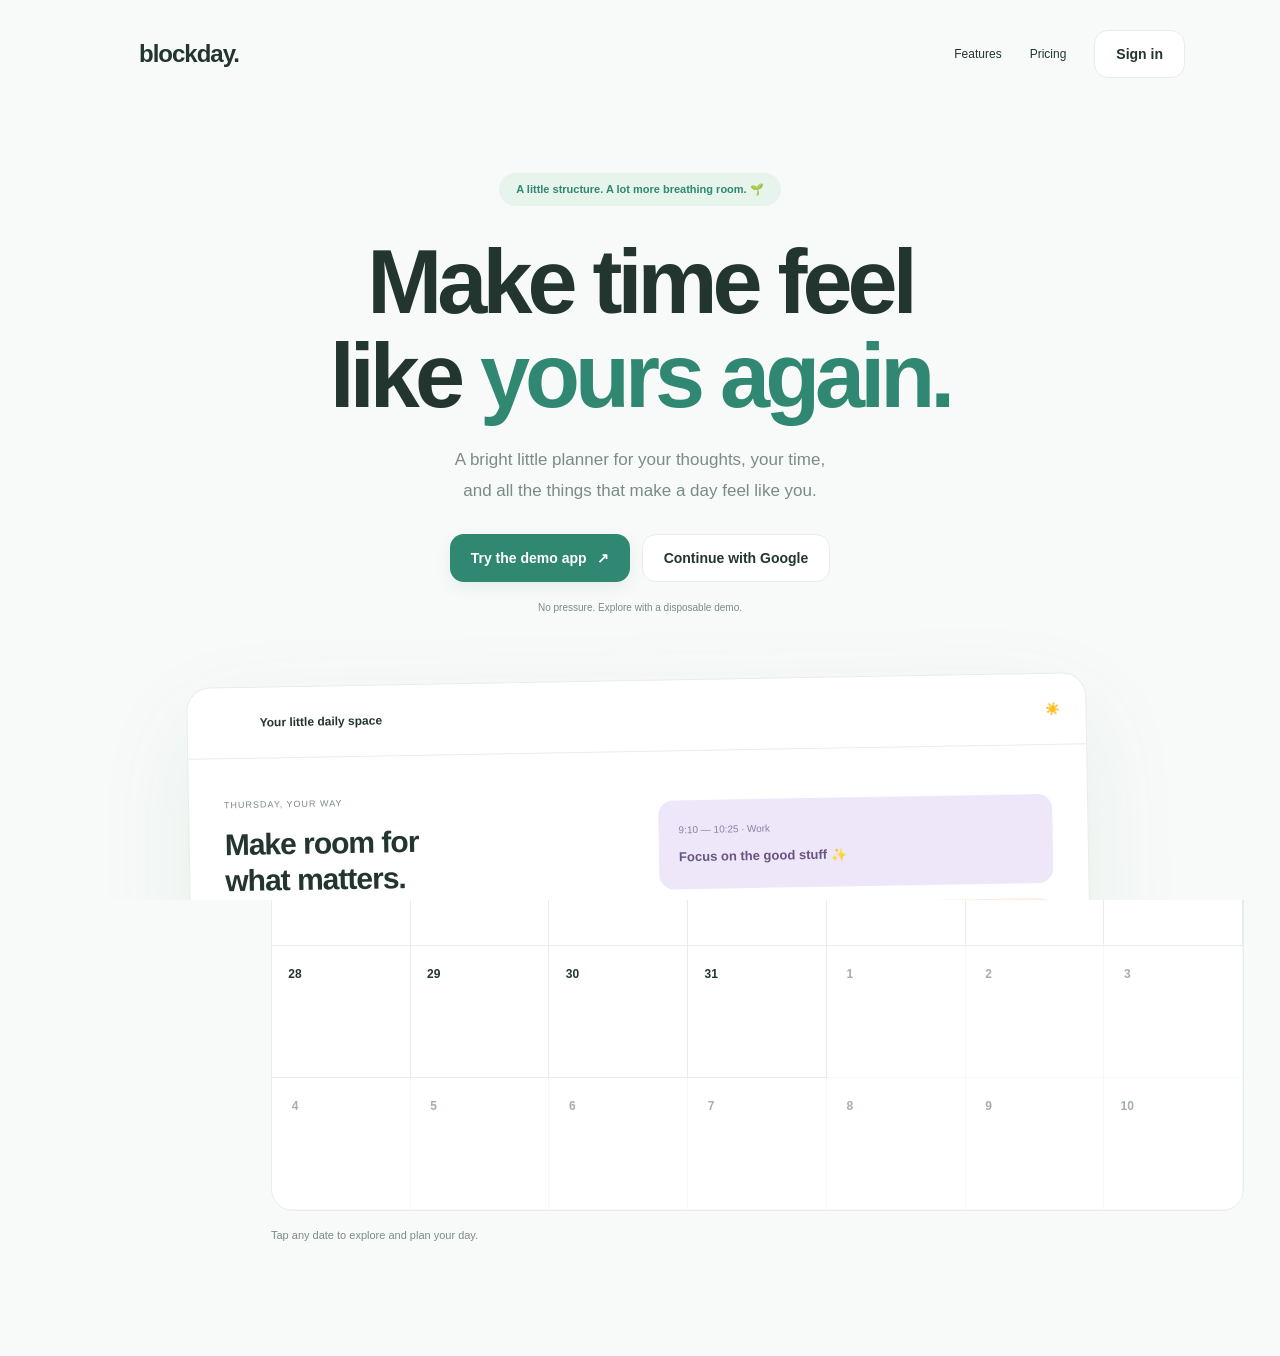
==== Blockday-site/index.html @ d6c34463 "Redesign Blockday with mobile-first calendar planning" ====
<!DOCTYPE html>
<html lang="en">
  <head>
    <meta charset="UTF-8" />
    <meta name="viewport" content="width=device-width, initial-scale=1.0, viewport-fit=cover" />
    <title>Blockday</title>
    <meta name="theme-color" content="#2c8170" />
    <meta name="description" content="Blockday is a private, personal time-blocking planner with flexible themes and shareable schedules." />
    <meta name="robots" content="index, follow" />
    <meta property="og:title" content="Blockday" />
    <meta property="og:description" content="Plan in minutes, make it yours, and share only what you choose." />
    <meta property="og:type" content="website" />
    <meta name="twitter:card" content="summary_large_image" />
    <meta name="twitter:title" content="Blockday" />
    <meta name="twitter:description" content="Plan in minutes, make it yours, and share only what you choose." />
    <link rel="icon" type="image/svg+xml" href="favicon.svg" />
    <link rel="manifest" href="manifest.webmanifest" />
    <script>
      if ("serviceWorker" in navigator) navigator.serviceWorker.getRegistrations().then(registrations => registrations.forEach(registration => registration.unregister()));
      if ("caches" in window) caches.keys().then(keys => Promise.all(keys.filter(key => key.startsWith("blockday-")).map(key => caches.delete(key))));
    </script>
    <script src="https://accounts.google.com/gsi/client" async></script>
    <script defer src="auth-config.js"></script>
    <script defer src="blockday-auth.js"></script>
    <script defer src="blockday-sync.js"></script>
    <script defer src="blockday-app.js"></script>
    <link rel="stylesheet" href="blockday-app.css">
  </head>
  <body>
    <div id="root"></div>
  </body>
</html>
---- Blockday-site/blockday-app.css ----
/* System fonts deliberately use Apple's native stack where available. */
:root{--bg:#f8faf9;--card:#fff;--text:#23352f;--muted:#7b8b84;--line:#e7eee9;--primary:#308772;--soft:#e6f4ec;--shadow:0 16px 50px #264a3510;color-scheme:light;font-family:-apple-system,BlinkMacSystemFont,'Segoe UI',sans-serif}
:root[data-mode=dark]{--bg:#14251f;--card:#1d3028;--text:#f0f6f1;--muted:#a4b7ac;--line:#344a3e;--soft:#2a4438;--shadow:0 16px 50px #0003;color-scheme:dark}
:root[data-palette=ocean]{--primary:#447db5}:root[data-palette=berry]{--primary:#b45b85}:root[data-palette=sand]{--primary:#a57442}
*{box-sizing:border-box}body{margin:0;background:var(--bg);color:var(--text);font-family:inherit;-webkit-font-smoothing:antialiased}button,input,select,textarea{font:inherit;color:inherit}button,a{-webkit-tap-highlight-color:transparent}button{cursor:pointer}a{color:inherit;text-decoration:none}button:focus-visible,a:focus-visible{outline:3px solid #8ac7b9;outline-offset:3px}button{border:0;background:none}h1,h2,h3,p{margin-top:0}button,input,select{min-height:44px}input,select,textarea{width:100%;border:1px solid var(--line);border-radius:13px;background:var(--bg);padding:12px;outline-color:var(--primary)}label{display:grid;gap:8px;font-size:13px;font-weight:600;margin:18px 0}label small{font-weight:400;color:var(--muted)}.bd-primary,.bd-secondary{display:inline-flex;align-items:center;justify-content:center;gap:10px;min-height:48px;padding:12px 21px;border-radius:14px;font-size:14px;font-weight:650}.bd-primary{background:var(--primary);color:white;box-shadow:0 6px 16px #30877219}.bd-secondary{background:var(--card);border:1px solid var(--line)}.bd-logo{display:inline-block;flex:none;width:34px;height:34px;background:var(--primary);mask:url('/logo-mask.svg') center/contain no-repeat;-webkit-mask:url('/logo-mask.svg') center/contain no-repeat}.bd-brand{display:flex;align-items:center;gap:10px;font-size:24px;font-weight:750;letter-spacing:-1px}.bd-brand-dot{color:var(--primary);margin-left:-10px}.bd-kicker{display:block;color:var(--muted);font-size:10px;font-weight:700;letter-spacing:1.6px;margin-bottom:15px}.mint{background:#e1f3e8;color:#315e46}.lavender{background:#eee7fa;color:#675480}.peach{background:#ffeddf;color:#875d3b}.blue{background:#e2effc;color:#436588}
.bd-shell{display:flex;min-height:100vh}.bd-sidebar{position:sticky;top:0;height:100vh;width:235px;flex:none;padding:32px 24px;background:var(--card);border-right:1px solid var(--line)}.bd-sidebar>p{font-size:11px;color:var(--muted);margin:12px 0 45px}.bd-sidebar nav{display:grid;gap:8px}.bd-sidebar nav button{display:flex;align-items:center;gap:13px;padding:13px 16px;text-align:left;border-radius:14px;font-size:13px;font-weight:600;color:var(--muted)}.bd-sidebar nav button span{font-size:21px}.bd-sidebar nav button.active{background:var(--soft);color:var(--primary)}.bd-sidebar-note{position:absolute;bottom:35px;color:var(--muted);font-size:12px;line-height:1.8}.bd-main{flex:1;min-width:0}.bd-top{position:sticky;top:0;z-index:30;height:72px;display:flex;align-items:center;padding:0 36px;background:var(--bg);border-bottom:1px solid var(--line)}.bd-top>.bd-logo{display:none}.bd-top-actions{display:flex;align-items:center;gap:15px;margin-left:auto}.bd-top time{font-size:12px;font-variant-numeric:tabular-nums;color:var(--muted)}.bd-icon{font-size:24px;width:44px;border-radius:12px;background:var(--card)}.bd-exit{font-size:12px;color:var(--primary);font-weight:650}.bd-content{max-width:1250px;margin:auto;padding:42px 36px 100px}.bd-heading{display:flex;justify-content:space-between;align-items:center;gap:20px;margin-bottom:32px}.bd-heading h1{font-size:clamp(28px,3vw,40px);font-weight:700;letter-spacing:-1.5px;line-height:1.15;margin-bottom:12px}.bd-heading p{font-size:13px;color:var(--muted);line-height:1.6;margin-bottom:0}.bd-toolbar{display:flex;justify-content:space-between;align-items:center;gap:20px;margin-bottom:20px}.bd-segments{display:flex;gap:4px;padding:4px;border-radius:14px;background:var(--line)}.bd-segments button{padding:8px 22px;min-height:36px;font-size:12px;font-weight:650;color:var(--muted);border-radius:10px}.bd-segments button.active{background:var(--card);color:var(--text);box-shadow:0 2px 5px #00000008}.bd-date-nav{display:flex;align-items:center;gap:14px}.bd-date-nav strong{font-size:13px}.bd-date-nav button{color:var(--muted);font-size:13px;padding:0 7px}.bd-date-nav button:first-child,.bd-date-nav button:nth-child(3){font-size:24px}.bd-filters{display:flex;gap:7px;overflow:auto;padding:2px 0 20px}.bd-filters button{display:flex;align-items:center;gap:7px;border:1px solid var(--line);border-radius:20px;background:var(--card);padding:7px 13px;min-height:32px;font-size:11px;white-space:nowrap}.bd-filters button.active{border-color:var(--primary);color:var(--primary);background:var(--soft)}.bd-filters i,.bd-category-stat i{display:inline-block;width:8px;height:8px;border-radius:50%;border:1px solid #0001}.bd-month{display:grid;grid-template-columns:repeat(7,minmax(0,1fr));background:var(--card);border:1px solid var(--line);border-radius:22px;overflow:hidden}.bd-month-head{font-size:10px;color:var(--muted);text-align:center;padding:19px 0;border-bottom:1px solid var(--line)}.bd-month-day{min-height:132px;display:flex;flex-direction:column;align-items:flex-start;text-align:left;padding:15px 10px;border-bottom:1px solid var(--line);border-right:1px solid var(--line);overflow:hidden}.bd-month-day:hover{background:var(--bg)}.bd-month-day>span{display:grid;place-items:center;width:26px;height:26px;font-size:12px;font-weight:600;margin-bottom:7px}.bd-month-day.today>span{background:var(--primary);border-radius:50%;color:white}.bd-month-day.muted{opacity:.4}.bd-day-dots{display:none}.bd-month-events{display:grid;gap:5px;width:100%;min-width:0}.bd-month-events small{overflow:hidden;text-overflow:ellipsis;white-space:nowrap;border-radius:6px;padding:5px;font-size:9px}.bd-month-events em{font-size:9px;color:var(--muted);font-style:normal}.bd-help{font-size:11px;color:var(--muted);margin-top:15px;line-height:1.7}.bd-timeline{display:grid;grid-template-columns:72px minmax(0,1fr);border:1px solid var(--line);border-radius:20px;background:var(--card);overflow:hidden;height:560px;overflow-y:auto}.bd-time-axis{padding-top:0}.bd-time-axis span{display:block;height:var(--hour);padding:10px 8px;text-align:right;color:var(--muted);font-size:10px;white-space:nowrap}.bd-day-track{position:relative;height:calc(24 * var(--hour));background:repeating-linear-gradient(to bottom,transparent 0,transparent calc(var(--hour) - 1px),var(--line) calc(var(--hour) - 1px),var(--line) var(--hour))}.bd-block{position:absolute;left:8px;right:10px;display:flex;align-items:flex-start;border-radius:12px;border:1px solid #00000005;min-height:42px;overflow:hidden;box-shadow:0 3px 8px #00000004}.bd-block.dragging{z-index:10;box-shadow:0 12px 30px #0002;outline:2px solid var(--primary)}.bd-drag{touch-action:none;cursor:grab;font-size:17px;min-width:28px;padding:9px 2px;align-self:stretch}.bd-block-body{text-align:left;min-height:0;padding:10px 2px;flex:1;min-width:0;overflow:hidden}.bd-block-body strong{display:block;font-size:12px;line-height:1.3;white-space:nowrap;overflow:hidden;text-overflow:ellipsis}.bd-block-body small{display:block;font-size:9px;margin-top:4px;opacity:.75}.bd-block-body em{font-size:8px;font-style:normal;display:block;margin-top:5px;opacity:.65}.bd-check{min-width:32px;min-height:36px;font-size:18px}.bd-block.done{opacity:.6}.bd-block.done strong{text-decoration:line-through}.bd-now{position:absolute;left:0;right:0;height:2px;background:#e7a571;pointer-events:none}.bd-now:before{content:'';position:absolute;left:-4px;top:-3px;width:8px;height:8px;background:#e7a571;border-radius:50%}.bd-empty{padding:40px 20px;text-align:center;font-size:16px;color:var(--muted)}.bd-empty p{font-size:12px;margin-top:10px}.bd-week-strip{display:flex;gap:5px;padding:0 0 18px}.bd-week-strip button{display:grid;flex:1;gap:8px;padding:12px 4px;border-radius:14px;background:var(--card);border:1px solid var(--line)}.bd-week-strip button.active{background:var(--soft);border-color:var(--primary)}.bd-week-strip span,.bd-week-strip small{font-size:9px;color:var(--muted)}.bd-week-strip b{font-size:17px}.bd-week-grid{display:grid;grid-template-columns:repeat(7,minmax(0,1fr));gap:5px}.bd-week-grid h3{text-align:center;font-size:11px}.bd-week-grid .bd-timeline{grid-template-columns:25px 1fr;border-radius:10px;height:520px}.compact .bd-time-axis span{font-size:8px;padding:8px 3px}.compact .bd-block{left:2px;right:2px;display:block}.compact .bd-drag{min-width:24px;min-height:22px;padding:0;font-size:12px}.compact .bd-block-body{padding:2px 5px;width:100%}.compact .bd-block-body strong{font-size:9px}.compact .bd-block-body small,.compact .bd-block-body em,.compact .bd-check{display:none}.bd-week-mobile{display:none}.bd-note-grid{display:grid;grid-template-columns:repeat(3,1fr);gap:18px}.bd-note{background:var(--card);padding:24px;border:1px solid var(--line);border-radius:20px;box-shadow:var(--shadow)}.bd-note-label{font-size:9px;letter-spacing:1px;color:var(--muted)}.bd-note>p{white-space:pre-wrap;font-size:14px;line-height:1.8;margin:22px 0;overflow-wrap:anywhere}.bd-note>div{display:flex;align-items:center;gap:8px}.bd-note button{color:var(--primary);font-size:10px;min-height:32px}.bd-note button:first-child{margin-right:auto}.bd-stats{display:grid;grid-template-columns:repeat(3,1fr);gap:14px;margin-bottom:24px}.bd-stats article,.bd-card{background:var(--card);border:1px solid var(--line);border-radius:22px;padding:26px;box-shadow:var(--shadow);margin-bottom:20px}.bd-stats article{margin-bottom:0}.bd-stats span{display:block;color:var(--muted);font-size:12px}.bd-stats strong{display:block;font-size:36px;letter-spacing:-1px;margin-top:20px}.bd-stats small{font-size:14px;color:var(--muted)}.bd-card h2{font-size:18px;letter-spacing:-.5px;margin-bottom:10px}.bd-card p{font-size:12px;color:var(--muted);line-height:1.7}.bd-bars{display:flex;align-items:flex-end;justify-content:space-around;height:210px;padding-top:25px}.bd-bars>div{display:flex;flex-direction:column;align-items:center;gap:10px;width:12%}.bd-bars small,.bd-bars span{font-size:10px;color:var(--muted)}.bd-bar{width:70%;max-width:40px;min-height:5px;border-radius:8px 8px 3px 3px;background:var(--primary)}.bd-category-stat{display:flex;justify-content:space-between;border-bottom:1px solid var(--line);padding:15px 0;font-size:12px}.bd-category-stat span{display:flex;align-items:center;gap:9px}.bd-category-stat strong{font-size:11px;color:var(--muted)}.bd-palettes{display:flex;gap:15px;margin:24px 0 30px}.bd-palettes button{width:36px;min-height:36px;border-radius:50%;border:4px solid var(--card)}.bd-palettes button.active{outline:2px solid var(--primary)}.sage{background:#308772}.ocean{background:#447db5}.berry{background:#b45b85}.sand{background:#a57442}.bd-mobile-nav{display:none}.bd-fab{position:fixed;bottom:28px;right:25px;width:55px;height:55px;border-radius:18px;background:var(--primary);color:white;z-index:45;font-size:25px;box-shadow:0 10px 26px #244c3530}.bd-dialog-layer{position:fixed;inset:0;z-index:1500;background:#14251f66;display:grid;place-items:center;padding:20px;backdrop-filter:blur(4px)}.bd-dialog{position:relative;width:min(100%,460px);max-height:90dvh;overflow:auto;padding:30px;background:var(--card);border-radius:25px;box-shadow:0 20px 80px #0002}.bd-dialog h2{font-size:25px;letter-spacing:-1px;padding-right:25px}.bd-dialog>p{font-size:12px;color:var(--muted);line-height:1.6}.bd-dialog-close{position:absolute;right:14px;top:10px;font-size:26px;color:var(--muted)}.bd-form-row{display:grid;grid-template-columns:1fr 1fr;gap:14px}.bd-form-actions{display:flex;justify-content:space-between;align-items:center;margin-top:24px}.bd-danger,.bd-form-error{color:#be5d60;font-size:12px}.bd-dialog form>.bd-primary{width:100%}.bd-shared{max-width:700px;margin:60px auto;padding:20px}
.bd-landing{position:fixed;inset:0;z-index:1000;overflow:auto;background:var(--bg)}.bd-landing-nav{max-width:1140px;padding:30px 25px;margin:auto;display:flex;justify-content:space-between;align-items:center}.bd-landing-nav>div{display:flex;gap:28px;align-items:center;font-size:12px}.bd-hero{text-align:center;max-width:1100px;margin:auto;padding:65px 24px 70px}.bd-pill{display:inline-block;font-size:11px;font-weight:550;background:var(--soft);color:var(--primary);padding:10px 17px;border-radius:30px}.bd-hero h1{font-size:clamp(48px,7.5vw,90px);font-weight:720;letter-spacing:-5px;line-height:1.04;margin:30px 0 22px}.bd-hero h1>span{color:var(--primary)}.bd-hero>p{font-size:17px;line-height:1.8;color:var(--muted)}.bd-hero-actions{display:flex;justify-content:center;gap:12px;margin:28px 0 15px}.bd-hero>small,.bd-landing-price>small{font-size:10px;color:var(--muted)}.bd-preview{max-width:900px;margin:65px auto 0;background:var(--card);border:1px solid var(--line);border-radius:24px;box-shadow:0 35px 100px #28734e15;text-align:left;overflow:hidden;transform:rotate(-1deg)}.bd-preview-nav{padding:18px 26px;display:flex;gap:12px;align-items:center;border-bottom:1px solid var(--line);font-size:12px}.bd-preview-nav>span:last-child{margin-left:auto}.bd-preview-content{display:grid;grid-template-columns:1fr 1fr;gap:40px;padding:35px}.bd-preview-left>span{font-size:9px;letter-spacing:1px;color:var(--muted)}.bd-preview-left h2{font-size:30px;line-height:1.2;letter-spacing:-1px;margin:15px 0 24px}.bd-mini-days{display:flex;gap:7px}.bd-mini-days>span{display:grid;gap:9px;padding:12px 10px;border-radius:12px;font-size:9px;text-align:center;flex:1;background:var(--bg)}.bd-mini-days b{font-size:13px}.bd-mini-days .active{background:var(--primary);color:white}.bd-preview-thought{margin-top:25px;padding:19px;border:1px dashed var(--line);border-radius:14px}.bd-preview-thought>span{font-size:11px;font-weight:600}.bd-preview-thought p{font-size:12px;color:var(--muted);line-height:1.8;margin:12px 0 0}.bd-preview-plan{display:grid;gap:15px;align-content:center}.bd-preview-plan article{padding:24px 20px;border-radius:15px}.bd-preview-plan small{display:block;font-size:10px;opacity:.7;margin-bottom:12px}.bd-preview-plan b{font-size:13px}.bd-landing-features{max-width:1050px;padding:65px 24px 100px;margin:auto;text-align:center}.bd-landing-features>h2,.bd-landing-price h2{font-size:clamp(32px,4vw,48px);letter-spacing:-2px;line-height:1.15;margin:20px 0 45px}.bd-landing-features>div{display:grid;grid-template-columns:repeat(3,1fr);gap:45px 35px;text-align:left}.bd-landing-features article>span{font-size:28px}.bd-landing-features h3{font-size:16px;margin:18px 0 12px;letter-spacing:-.4px}.bd-landing-features p{font-size:13px;line-height:1.8;color:var(--muted)}.bd-landing-price{margin:0 auto;max-width:1000px;background:var(--soft);border-radius:35px;text-align:center;padding:70px 24px}.bd-landing-price h2{margin-bottom:22px}.bd-landing-price p{font-size:13px;color:var(--muted);line-height:1.8}.bd-landing-price .bd-primary{margin:15px 0 20px}.bd-landing-price>small{display:block}.bd-google-entry{text-align:center;padding:80px 20px}.bd-google-entry h2{font-size:25px;letter-spacing:-1px}.bd-google-entry p{font-size:12px;color:var(--muted)}#bd-google-slot{display:grid;justify-items:center;gap:10px}.login-note{font-size:11px;color:var(--muted);max-width:400px;line-height:1.6}.button{display:inline-flex;padding:12px 20px;background:var(--primary);color:white;border-radius:13px;font-size:13px;align-items:center;justify-content:center}.bd-landing-footer{max-width:1100px;margin:auto;padding:35px 25px;border-top:1px solid var(--line);font-size:15px;font-weight:700;display:flex;justify-content:space-between}.bd-landing-footer span{font-size:11px;color:var(--muted);font-weight:400}
@media(max-width:1100px){.bd-sidebar{width:200px;padding:30px 18px}.bd-week-grid{display:none}.bd-week-mobile{display:block}.bd-note-grid{grid-template-columns:repeat(2,1fr)}}
@media(max-width:760px){.bd-sidebar{display:none}.bd-top{padding:0 20px;height:64px}.bd-top>.bd-logo{display:block;width:30px;height:30px}.bd-content{padding:30px 20px 110px}.bd-heading{align-items:flex-start;gap:12px}.bd-heading h1{font-size:29px;letter-spacing:-1px}.bd-heading .bd-primary{white-space:nowrap;min-height:42px;padding:10px 12px;font-size:11px;margin-top:30px}.bd-toolbar{align-items:stretch;flex-direction:column;gap:10px}.bd-segments button{flex:1}.bd-date-nav{justify-content:center}.bd-filters{padding-bottom:15px}.bd-month-day{min-height:82px;padding:10px 5px}.bd-month-head{font-size:9px;padding:15px 0}.bd-month-events{display:none}.bd-day-dots{display:flex;gap:3px;align-self:center}.bd-day-dots i{width:5px;height:5px;border-radius:50%;border:1px solid #0001}.bd-month-day>span{align-self:center;width:24px;height:24px;font-size:11px}.bd-mobile-nav{position:fixed;bottom:0;left:0;right:0;z-index:40;background:var(--card);border-top:1px solid var(--line);padding:7px 10px calc(7px + env(safe-area-inset-bottom));display:flex;height:calc(70px + env(safe-area-inset-bottom))}.bd-mobile-nav button{display:flex;flex:1;flex-direction:column;align-items:center;justify-content:center;gap:4px;font-size:9px;color:var(--muted)}.bd-mobile-nav button span{font-size:21px;line-height:1.1}.bd-mobile-nav button.active{color:var(--primary)}.bd-fab{bottom:calc(90px + env(safe-area-inset-bottom));right:18px}.bd-timeline{height:570px;grid-template-columns:55px 1fr;border-radius:17px}.bd-time-axis span{font-size:9px;padding:11px 6px}.bd-note-grid{grid-template-columns:1fr}.bd-note{padding:24px}.bd-stats{gap:8px}.bd-stats article{padding:18px 12px}.bd-stats span{font-size:10px;min-height:25px}.bd-stats strong{font-size:27px}.bd-stats small{font-size:10px}.bd-card{padding:23px}.bd-dialog-layer{padding:15px}.bd-dialog{padding:25px;border-radius:22px}.bd-landing-nav{padding:22px 20px}.bd-landing-nav>div>a:not(.bd-secondary){display:none}.bd-landing-nav .bd-secondary{min-height:40px;font-size:12px;padding:10px 14px}.bd-hero{padding:40px 20px 45px}.bd-hero h1{font-size:54px;letter-spacing:-3px;margin-top:26px}.bd-hero>p{font-size:14px;line-height:1.8}.bd-desktop-break{display:none}.bd-hero-actions{flex-wrap:wrap}.bd-hero-actions a,.bd-hero-actions button{font-size:12px;min-height:46px;padding:12px 16px}.bd-preview{margin-top:40px;border-radius:19px;transform:none}.bd-preview-content{padding:22px 18px;gap:20px;grid-template-columns:1fr}.bd-preview-nav{padding:14px 18px}.bd-preview-left h2{font-size:27px}.bd-preview-thought{display:none}.bd-preview-plan{gap:10px}.bd-preview-plan article{padding:18px}.bd-landing-features{padding:45px 25px 65px}.bd-landing-features>div{grid-template-columns:repeat(2,1fr);gap:30px 22px}.bd-landing-features h3{font-size:14px}.bd-landing-features p{font-size:11px}.bd-landing-price{margin:0 15px;border-radius:25px;padding:50px 20px}.bd-landing-footer span{font-size:9px}}
@media(prefers-reduced-motion:reduce){*{scroll-behavior:auto!important;transition:none!important}}
.bd-fab{touch-action:none;cursor:grab}.bd-fab:active{cursor:grabbing}
.bd-checkbox{display:flex;align-items:center;gap:10px}.bd-checkbox input{width:18px;min-height:18px}#bd-share-status{font-size:12px;line-height:1.8;overflow-wrap:anywhere}.bd-card>.bd-secondary{margin:5px 5px 5px 0}
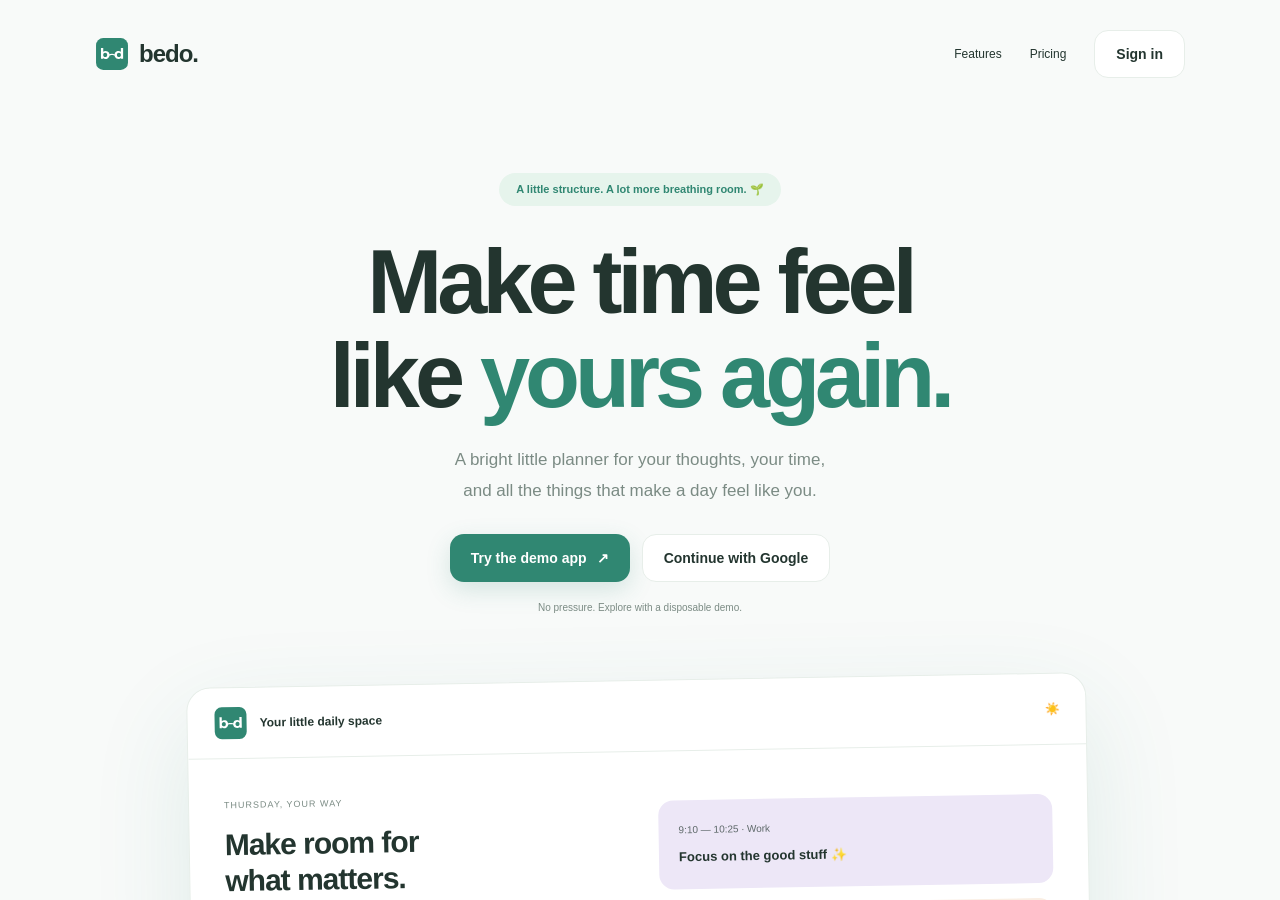
==== commit 1a17b91d: "Rebrand to bedo with original SVG logo, BEDO introduction and single landing scroll" ====
--- a/Blockday-site/index.html
+++ b/Blockday-site/index.html
@@ -3,15 +3,17 @@
   <head>
     <meta charset="UTF-8" />
     <meta name="viewport" content="width=device-width, initial-scale=1.0, viewport-fit=cover" />
-    <title>Blockday</title>
+    <title>bedo</title>
     <meta name="theme-color" content="#2c8170" />
-    <meta name="description" content="Blockday is a private, personal time-blocking planner with flexible themes and shareable schedules." />
+    <meta name="description" content="bedo is a private, personal time-blocking planner with flexible themes and shareable schedules." />
     <meta name="robots" content="index, follow" />
-    <meta property="og:title" content="Blockday" />
+    <meta property="og:title" content="bedo" />
     <meta property="og:description" content="Plan in minutes, make it yours, and share only what you choose." />
     <meta property="og:type" content="website" />
+    <meta property="og:url" content="https://b-do.vercel.app/" />
+    <link rel="canonical" href="https://b-do.vercel.app/" />
     <meta name="twitter:card" content="summary_large_image" />
-    <meta name="twitter:title" content="Blockday" />
+    <meta name="twitter:title" content="bedo" />
     <meta name="twitter:description" content="Plan in minutes, make it yours, and share only what you choose." />
     <link rel="icon" type="image/svg+xml" href="favicon.svg" />
     <link rel="manifest" href="manifest.webmanifest" />
--- a/Blockday-site/blockday-app.css
+++ b/Blockday-site/blockday-app.css
@@ -1,12 +1,38 @@
 /* System fonts deliberately use Apple's native stack where available. */
+/* Every surface uses palette tokens; category colors remain distinguishable. */
+/* The supplied favicon SVG is the sole logo geometry in every mode. */
+body.bd-landing-open{overflow:hidden;height:100dvh}body.bd-landing-open #root{display:none}body.bd-landing-open #bd-fab{display:none}.bd-landing{overscroll-behavior-y:contain}
+.bd-bedo-intro{max-width:1000px;margin:auto;text-align:center;padding:45px 24px 65px}.bd-bedo-intro h2{font-size:clamp(30px,4vw,46px);letter-spacing:-1.5px;margin-bottom:35px}.bd-bedo-types{display:grid;grid-template-columns:1fr auto 1fr;align-items:center;gap:25px}.bd-bedo-types article{padding:30px 24px;background:var(--card);border:1px solid var(--line);border-radius:22px}.bd-bedo-types h3{font-size:clamp(15px,2vw,21px);letter-spacing:-.5px;margin-bottom:14px}.bd-bedo-types p{font-size:13px;color:var(--muted);line-height:1.8;margin:0}.bd-bedo-or{font-size:12px;color:var(--muted)}.bd-bedo-either{font-weight:750;font-size:26px;letter-spacing:-.8px;margin:35px 0 12px}.bd-bedo-meaning{color:var(--muted);font-size:14px;line-height:1.8}@media(max-width:760px){.bd-bedo-intro{padding:30px 20px 45px}.bd-bedo-types{grid-template-columns:1fr;gap:14px}.bd-bedo-types article{padding:25px 18px}}
+.bd-save-badge{font-size:9px;color:var(--muted);white-space:nowrap}.bd-tour-layer{place-items:end center;background:#0003;backdrop-filter:none}.bd-tour-layer .bd-dialog{margin-bottom:75px}.bd-tour-progress{display:flex;gap:6px;margin:22px 0}.bd-tour-progress i{height:5px;border-radius:5px;background:var(--line);flex:1}.bd-tour-progress i.active{background:var(--primary)}.bd-tour-actions{display:flex;align-items:center;gap:8px}.bd-tour-actions button{padding:10px 12px;font-size:11px}.bd-tour-actions .bd-primary{margin-left:auto}@media(max-width:420px){.bd-top-actions{gap:8px}.bd-top time{font-size:11px}.bd-tour-layer .bd-dialog{margin-bottom:65px}}
 :root{--bg:#f8faf9;--card:#fff;--text:#23352f;--muted:#7b8b84;--line:#e7eee9;--primary:#308772;--soft:#e6f4ec;--shadow:0 16px 50px #264a3510;color-scheme:light;font-family:-apple-system,BlinkMacSystemFont,'Segoe UI',sans-serif}
 :root[data-mode=dark]{--bg:#14251f;--card:#1d3028;--text:#f0f6f1;--muted:#a4b7ac;--line:#344a3e;--soft:#2a4438;--shadow:0 16px 50px #0003;color-scheme:dark}
-:root[data-palette=ocean]{--primary:#447db5}:root[data-palette=berry]{--primary:#b45b85}:root[data-palette=sand]{--primary:#a57442}
-*{box-sizing:border-box}body{margin:0;background:var(--bg);color:var(--text);font-family:inherit;-webkit-font-smoothing:antialiased}button,input,select,textarea{font:inherit;color:inherit}button,a{-webkit-tap-highlight-color:transparent}button{cursor:pointer}a{color:inherit;text-decoration:none}button:focus-visible,a:focus-visible{outline:3px solid #8ac7b9;outline-offset:3px}button{border:0;background:none}h1,h2,h3,p{margin-top:0}button,input,select{min-height:44px}input,select,textarea{width:100%;border:1px solid var(--line);border-radius:13px;background:var(--bg);padding:12px;outline-color:var(--primary)}label{display:grid;gap:8px;font-size:13px;font-weight:600;margin:18px 0}label small{font-weight:400;color:var(--muted)}.bd-primary,.bd-secondary{display:inline-flex;align-items:center;justify-content:center;gap:10px;min-height:48px;padding:12px 21px;border-radius:14px;font-size:14px;font-weight:650}.bd-primary{background:var(--primary);color:white;box-shadow:0 6px 16px #30877219}.bd-secondary{background:var(--card);border:1px solid var(--line)}.bd-logo{display:inline-block;flex:none;width:34px;height:34px;background:var(--primary);mask:url('/logo-mask.svg') center/contain no-repeat;-webkit-mask:url('/logo-mask.svg') center/contain no-repeat}.bd-brand{display:flex;align-items:center;gap:10px;font-size:24px;font-weight:750;letter-spacing:-1px}.bd-brand-dot{color:var(--primary);margin-left:-10px}.bd-kicker{display:block;color:var(--muted);font-size:10px;font-weight:700;letter-spacing:1.6px;margin-bottom:15px}.mint{background:#e1f3e8;color:#315e46}.lavender{background:#eee7fa;color:#675480}.peach{background:#ffeddf;color:#875d3b}.blue{background:#e2effc;color:#436588}
-.bd-shell{display:flex;min-height:100vh}.bd-sidebar{position:sticky;top:0;height:100vh;width:235px;flex:none;padding:32px 24px;background:var(--card);border-right:1px solid var(--line)}.bd-sidebar>p{font-size:11px;color:var(--muted);margin:12px 0 45px}.bd-sidebar nav{display:grid;gap:8px}.bd-sidebar nav button{display:flex;align-items:center;gap:13px;padding:13px 16px;text-align:left;border-radius:14px;font-size:13px;font-weight:600;color:var(--muted)}.bd-sidebar nav button span{font-size:21px}.bd-sidebar nav button.active{background:var(--soft);color:var(--primary)}.bd-sidebar-note{position:absolute;bottom:35px;color:var(--muted);font-size:12px;line-height:1.8}.bd-main{flex:1;min-width:0}.bd-top{position:sticky;top:0;z-index:30;height:72px;display:flex;align-items:center;padding:0 36px;background:var(--bg);border-bottom:1px solid var(--line)}.bd-top>.bd-logo{display:none}.bd-top-actions{display:flex;align-items:center;gap:15px;margin-left:auto}.bd-top time{font-size:12px;font-variant-numeric:tabular-nums;color:var(--muted)}.bd-icon{font-size:24px;width:44px;border-radius:12px;background:var(--card)}.bd-exit{font-size:12px;color:var(--primary);font-weight:650}.bd-content{max-width:1250px;margin:auto;padding:42px 36px 100px}.bd-heading{display:flex;justify-content:space-between;align-items:center;gap:20px;margin-bottom:32px}.bd-heading h1{font-size:clamp(28px,3vw,40px);font-weight:700;letter-spacing:-1.5px;line-height:1.15;margin-bottom:12px}.bd-heading p{font-size:13px;color:var(--muted);line-height:1.6;margin-bottom:0}.bd-toolbar{display:flex;justify-content:space-between;align-items:center;gap:20px;margin-bottom:20px}.bd-segments{display:flex;gap:4px;padding:4px;border-radius:14px;background:var(--line)}.bd-segments button{padding:8px 22px;min-height:36px;font-size:12px;font-weight:650;color:var(--muted);border-radius:10px}.bd-segments button.active{background:var(--card);color:var(--text);box-shadow:0 2px 5px #00000008}.bd-date-nav{display:flex;align-items:center;gap:14px}.bd-date-nav strong{font-size:13px}.bd-date-nav button{color:var(--muted);font-size:13px;padding:0 7px}.bd-date-nav button:first-child,.bd-date-nav button:nth-child(3){font-size:24px}.bd-filters{display:flex;gap:7px;overflow:auto;padding:2px 0 20px}.bd-filters button{display:flex;align-items:center;gap:7px;border:1px solid var(--line);border-radius:20px;background:var(--card);padding:7px 13px;min-height:32px;font-size:11px;white-space:nowrap}.bd-filters button.active{border-color:var(--primary);color:var(--primary);background:var(--soft)}.bd-filters i,.bd-category-stat i{display:inline-block;width:8px;height:8px;border-radius:50%;border:1px solid #0001}.bd-month{display:grid;grid-template-columns:repeat(7,minmax(0,1fr));background:var(--card);border:1px solid var(--line);border-radius:22px;overflow:hidden}.bd-month-head{font-size:10px;color:var(--muted);text-align:center;padding:19px 0;border-bottom:1px solid var(--line)}.bd-month-day{min-height:132px;display:flex;flex-direction:column;align-items:flex-start;text-align:left;padding:15px 10px;border-bottom:1px solid var(--line);border-right:1px solid var(--line);overflow:hidden}.bd-month-day:hover{background:var(--bg)}.bd-month-day>span{display:grid;place-items:center;width:26px;height:26px;font-size:12px;font-weight:600;margin-bottom:7px}.bd-month-day.today>span{background:var(--primary);border-radius:50%;color:white}.bd-month-day.muted{opacity:.4}.bd-day-dots{display:none}.bd-month-events{display:grid;gap:5px;width:100%;min-width:0}.bd-month-events small{overflow:hidden;text-overflow:ellipsis;white-space:nowrap;border-radius:6px;padding:5px;font-size:9px}.bd-month-events em{font-size:9px;color:var(--muted);font-style:normal}.bd-help{font-size:11px;color:var(--muted);margin-top:15px;line-height:1.7}.bd-timeline{display:grid;grid-template-columns:72px minmax(0,1fr);border:1px solid var(--line);border-radius:20px;background:var(--card);overflow:hidden;height:560px;overflow-y:auto}.bd-time-axis{padding-top:0}.bd-time-axis span{display:block;height:var(--hour);padding:10px 8px;text-align:right;color:var(--muted);font-size:10px;white-space:nowrap}.bd-day-track{position:relative;height:calc(24 * var(--hour));background:repeating-linear-gradient(to bottom,transparent 0,transparent calc(var(--hour) - 1px),var(--line) calc(var(--hour) - 1px),var(--line) var(--hour))}.bd-block{position:absolute;left:8px;right:10px;display:flex;align-items:flex-start;border-radius:12px;border:1px solid #00000005;min-height:42px;overflow:hidden;box-shadow:0 3px 8px #00000004}.bd-block.dragging{z-index:10;box-shadow:0 12px 30px #0002;outline:2px solid var(--primary)}.bd-drag{touch-action:none;cursor:grab;font-size:17px;min-width:28px;padding:9px 2px;align-self:stretch}.bd-block-body{text-align:left;min-height:0;padding:10px 2px;flex:1;min-width:0;overflow:hidden}.bd-block-body strong{display:block;font-size:12px;line-height:1.3;white-space:nowrap;overflow:hidden;text-overflow:ellipsis}.bd-block-body small{display:block;font-size:9px;margin-top:4px;opacity:.75}.bd-block-body em{font-size:8px;font-style:normal;display:block;margin-top:5px;opacity:.65}.bd-check{min-width:32px;min-height:36px;font-size:18px}.bd-block.done{opacity:.6}.bd-block.done strong{text-decoration:line-through}.bd-now{position:absolute;left:0;right:0;height:2px;background:#e7a571;pointer-events:none}.bd-now:before{content:'';position:absolute;left:-4px;top:-3px;width:8px;height:8px;background:#e7a571;border-radius:50%}.bd-empty{padding:40px 20px;text-align:center;font-size:16px;color:var(--muted)}.bd-empty p{font-size:12px;margin-top:10px}.bd-week-strip{display:flex;gap:5px;padding:0 0 18px}.bd-week-strip button{display:grid;flex:1;gap:8px;padding:12px 4px;border-radius:14px;background:var(--card);border:1px solid var(--line)}.bd-week-strip button.active{background:var(--soft);border-color:var(--primary)}.bd-week-strip span,.bd-week-strip small{font-size:9px;color:var(--muted)}.bd-week-strip b{font-size:17px}.bd-week-grid{display:grid;grid-template-columns:repeat(7,minmax(0,1fr));gap:5px}.bd-week-grid h3{text-align:center;font-size:11px}.bd-week-grid .bd-timeline{grid-template-columns:25px 1fr;border-radius:10px;height:520px}.compact .bd-time-axis span{font-size:8px;padding:8px 3px}.compact .bd-block{left:2px;right:2px;display:block}.compact .bd-drag{min-width:24px;min-height:22px;padding:0;font-size:12px}.compact .bd-block-body{padding:2px 5px;width:100%}.compact .bd-block-body strong{font-size:9px}.compact .bd-block-body small,.compact .bd-block-body em,.compact .bd-check{display:none}.bd-week-mobile{display:none}.bd-note-grid{display:grid;grid-template-columns:repeat(3,1fr);gap:18px}.bd-note{background:var(--card);padding:24px;border:1px solid var(--line);border-radius:20px;box-shadow:var(--shadow)}.bd-note-label{font-size:9px;letter-spacing:1px;color:var(--muted)}.bd-note>p{white-space:pre-wrap;font-size:14px;line-height:1.8;margin:22px 0;overflow-wrap:anywhere}.bd-note>div{display:flex;align-items:center;gap:8px}.bd-note button{color:var(--primary);font-size:10px;min-height:32px}.bd-note button:first-child{margin-right:auto}.bd-stats{display:grid;grid-template-columns:repeat(3,1fr);gap:14px;margin-bottom:24px}.bd-stats article,.bd-card{background:var(--card);border:1px solid var(--line);border-radius:22px;padding:26px;box-shadow:var(--shadow);margin-bottom:20px}.bd-stats article{margin-bottom:0}.bd-stats span{display:block;color:var(--muted);font-size:12px}.bd-stats strong{display:block;font-size:36px;letter-spacing:-1px;margin-top:20px}.bd-stats small{font-size:14px;color:var(--muted)}.bd-card h2{font-size:18px;letter-spacing:-.5px;margin-bottom:10px}.bd-card p{font-size:12px;color:var(--muted);line-height:1.7}.bd-bars{display:flex;align-items:flex-end;justify-content:space-around;height:210px;padding-top:25px}.bd-bars>div{display:flex;flex-direction:column;align-items:center;gap:10px;width:12%}.bd-bars small,.bd-bars span{font-size:10px;color:var(--muted)}.bd-bar{width:70%;max-width:40px;min-height:5px;border-radius:8px 8px 3px 3px;background:var(--primary)}.bd-category-stat{display:flex;justify-content:space-between;border-bottom:1px solid var(--line);padding:15px 0;font-size:12px}.bd-category-stat span{display:flex;align-items:center;gap:9px}.bd-category-stat strong{font-size:11px;color:var(--muted)}.bd-palettes{display:flex;gap:15px;margin:24px 0 30px}.bd-palettes button{width:36px;min-height:36px;border-radius:50%;border:4px solid var(--card)}.bd-palettes button.active{outline:2px solid var(--primary)}.sage{background:#308772}.ocean{background:#447db5}.berry{background:#b45b85}.sand{background:#a57442}.bd-mobile-nav{display:none}.bd-fab{position:fixed;bottom:28px;right:25px;width:55px;height:55px;border-radius:18px;background:var(--primary);color:white;z-index:45;font-size:25px;box-shadow:0 10px 26px #244c3530}.bd-dialog-layer{position:fixed;inset:0;z-index:1500;background:#14251f66;display:grid;place-items:center;padding:20px;backdrop-filter:blur(4px)}.bd-dialog{position:relative;width:min(100%,460px);max-height:90dvh;overflow:auto;padding:30px;background:var(--card);border-radius:25px;box-shadow:0 20px 80px #0002}.bd-dialog h2{font-size:25px;letter-spacing:-1px;padding-right:25px}.bd-dialog>p{font-size:12px;color:var(--muted);line-height:1.6}.bd-dialog-close{position:absolute;right:14px;top:10px;font-size:26px;color:var(--muted)}.bd-form-row{display:grid;grid-template-columns:1fr 1fr;gap:14px}.bd-form-actions{display:flex;justify-content:space-between;align-items:center;margin-top:24px}.bd-danger,.bd-form-error{color:#be5d60;font-size:12px}.bd-dialog form>.bd-primary{width:100%}.bd-shared{max-width:700px;margin:60px auto;padding:20px}
+:root{--logo-ink:#fff;--logo-bg:var(--primary)}
+:root[data-palette=ocean]{--primary:#386c9f;--bg:#f2f7fc;--card:#fbfdff;--text:#25384d;--muted:#657a90;--line:#dce7f2;--soft:#e0edf9}
+:root[data-palette=berry]{--primary:#ad4b50;--bg:#fff4f3;--card:#fffcfb;--text:#492e30;--muted:#8b6669;--line:#f1dfde;--soft:#fae3e2}
+:root[data-palette=neutral]{--primary:#464b57;--bg:#f5f5f7;--card:#fff;--text:#242529;--muted:#72747b;--line:#e4e5e9;--soft:#eef0f3;--logo-bg:#464b57;--logo-ink:#fff}
+:root[data-mode=dark]{--logo-bg:#276f5d;--logo-ink:#fff}
+:root[data-mode=dark][data-palette=ocean]{--primary:#80b8ef;--bg:#121f30;--card:#1b2c40;--text:#edf5ff;--muted:#a3b9d1;--line:#304760;--soft:#263e59;--logo-bg:#386c9f}
+:root[data-mode=dark][data-palette=berry]{--primary:#f3a0a3;--bg:#29191b;--card:#392629;--text:#fff1f0;--muted:#c8a6a8;--line:#593d40;--soft:#4b3034;--logo-bg:#ad4b50}
+:root[data-mode=dark][data-palette=neutral]{--primary:#c0c7db;--bg:#14161c;--card:#20232b;--text:#f5f6fa;--muted:#a9adba;--line:#363b48;--soft:#2c303b;--logo-bg:#464b57;--logo-ink:#fff}
+:root[data-mode=dark][data-palette=sage]{--primary:#8ed7bb}
+*{box-sizing:border-box}body{margin:0;background:var(--bg);color:var(--text);font-family:inherit;-webkit-font-smoothing:antialiased}button,input,select,textarea{font:inherit;color:inherit}button,a{-webkit-tap-highlight-color:transparent}button{cursor:pointer}a{color:inherit;text-decoration:none}button:focus-visible,a:focus-visible{outline:3px solid #8ac7b9;outline-offset:3px}button{border:0;background:none}h1,h2,h3,p{margin-top:0}button,input,select{min-height:44px}input,select,textarea{width:100%;border:1px solid var(--line);border-radius:13px;background:var(--bg);padding:12px;outline-color:var(--primary)}label{display:grid;gap:8px;font-size:13px;font-weight:600;margin:18px 0}label small{font-weight:400;color:var(--muted)}.bd-primary,.bd-secondary{display:inline-flex;align-items:center;justify-content:center;gap:10px;min-height:48px;padding:12px 21px;border-radius:14px;font-size:14px;font-weight:650}.bd-primary{background:var(--primary);color:white;box-shadow:0 6px 16px #30877219}.bd-secondary{background:var(--card);border:1px solid var(--line)}.bd-logo{display:inline-block;flex:none;width:34px;height:34px}.bd-brand{display:flex;align-items:center;gap:10px;font-size:24px;font-weight:750;letter-spacing:-1px}.bd-brand-dot{color:var(--primary);margin-left:-10px}.bd-kicker{display:block;color:var(--muted);font-size:10px;font-weight:700;letter-spacing:1.6px;margin-bottom:15px}.mint{background:#e1f3e8;color:#315e46}.lavender{background:#eee7fa;color:#675480}.peach{background:#ffeddf;color:#875d3b}.blue{background:#e2effc;color:#436588}
+.bd-shell{display:flex;min-height:100vh}.bd-sidebar{position:sticky;top:0;height:100vh;width:235px;flex:none;padding:32px 24px;background:var(--card);border-right:1px solid var(--line)}.bd-sidebar>p{font-size:11px;color:var(--muted);margin:12px 0 45px}.bd-sidebar nav{display:grid;gap:8px}.bd-sidebar nav button{display:flex;align-items:center;gap:13px;padding:13px 16px;text-align:left;border-radius:14px;font-size:13px;font-weight:600;color:var(--muted)}.bd-sidebar nav button span{font-size:21px}.bd-sidebar nav button.active{background:var(--soft);color:var(--primary)}.bd-sidebar-note{position:absolute;bottom:35px;color:var(--muted);font-size:12px;line-height:1.8}.bd-main{flex:1;min-width:0}.bd-top{position:sticky;top:0;z-index:30;height:72px;display:flex;align-items:center;padding:0 36px;background:var(--bg);border-bottom:1px solid var(--line)}.bd-top>.bd-logo{display:none}.bd-top-actions{display:flex;align-items:center;gap:15px;margin-left:auto}.bd-top time{font-size:12px;font-variant-numeric:tabular-nums;color:var(--muted)}.bd-icon{font-size:24px;width:44px;border-radius:12px;background:var(--card)}.bd-exit{font-size:12px;color:var(--primary);font-weight:650}.bd-content{max-width:1250px;margin:auto;padding:42px 36px 100px}.bd-heading{display:flex;justify-content:space-between;align-items:center;gap:20px;margin-bottom:32px}.bd-heading h1{font-size:clamp(28px,3vw,40px);font-weight:700;letter-spacing:-1.5px;line-height:1.15;margin-bottom:12px}.bd-heading p{font-size:13px;color:var(--muted);line-height:1.6;margin-bottom:0}.bd-toolbar{display:flex;justify-content:space-between;align-items:center;gap:20px;margin-bottom:20px}.bd-segments{display:flex;gap:4px;padding:4px;border-radius:14px;background:var(--line)}.bd-segments button{padding:8px 22px;min-height:36px;font-size:12px;font-weight:650;color:var(--muted);border-radius:10px}.bd-segments button.active{background:var(--card);color:var(--text);box-shadow:0 2px 5px #00000008}.bd-date-nav{display:flex;align-items:center;gap:14px}.bd-date-nav strong{font-size:13px}.bd-date-nav button{color:var(--muted);font-size:13px;padding:0 7px}.bd-date-nav button:first-child,.bd-date-nav button:nth-child(3){font-size:24px}.bd-filters{display:flex;gap:7px;overflow:auto;padding:2px 0 20px}.bd-filters button{display:flex;align-items:center;gap:7px;border:1px solid var(--line);border-radius:20px;background:var(--card);padding:7px 13px;min-height:32px;font-size:11px;white-space:nowrap}.bd-filters button.active{border-color:var(--primary);color:var(--primary);background:var(--soft)}.bd-filters i,.bd-category-stat i{display:inline-block;width:8px;height:8px;border-radius:50%;border:1px solid #0001}.bd-month{display:grid;grid-template-columns:repeat(7,minmax(0,1fr));background:var(--card);border:1px solid var(--line);border-radius:22px;overflow:hidden}.bd-month-head{font-size:10px;color:var(--muted);text-align:center;padding:19px 0;border-bottom:1px solid var(--line)}.bd-month-day{min-height:132px;display:flex;flex-direction:column;align-items:flex-start;text-align:left;padding:15px 10px;border-bottom:1px solid var(--line);border-right:1px solid var(--line);overflow:hidden}.bd-month-day:hover{background:var(--bg)}.bd-month-day>.bd-date-number{display:grid;place-items:center;width:26px;height:26px;font-size:12px;font-weight:600;margin-bottom:7px}.bd-month-day.today>.bd-date-number{background:var(--primary);border-radius:50%;color:white}.bd-month-day.muted{opacity:.4}.bd-day-dots{display:none}.bd-month-events{display:grid;gap:5px;width:100%;min-width:0}.bd-month-events small{overflow:hidden;text-overflow:ellipsis;white-space:nowrap;border-radius:6px;padding:5px;font-size:9px}.bd-month-events em{font-size:9px;color:var(--muted);font-style:normal}.bd-help{font-size:11px;color:var(--muted);margin-top:15px;line-height:1.7}.bd-timeline{display:grid;grid-template-columns:72px minmax(0,1fr);border:1px solid var(--line);border-radius:20px;background:var(--card);overflow:hidden;height:560px;overflow-y:auto}.bd-time-axis{padding-top:0}.bd-time-axis span{display:block;height:var(--hour);padding:10px 8px;text-align:right;color:var(--muted);font-size:10px;white-space:nowrap}.bd-day-track{position:relative;height:calc(24 * var(--hour));background:repeating-linear-gradient(to bottom,transparent 0,transparent calc(var(--hour) - 1px),var(--line) calc(var(--hour) - 1px),var(--line) var(--hour))}.bd-block{position:absolute;left:8px;right:10px;display:flex;align-items:flex-start;border-radius:12px;border:1px solid #00000005;min-height:42px;overflow:hidden;box-shadow:0 3px 8px #00000004}.bd-block.dragging{z-index:10;box-shadow:0 12px 30px #0002;outline:2px solid var(--primary)}.bd-drag{touch-action:none;cursor:grab;font-size:17px;min-width:28px;padding:9px 2px;align-self:stretch}.bd-block-body{text-align:left;min-height:0;padding:10px 2px;flex:1;min-width:0;overflow:hidden}.bd-block-body strong{display:block;font-size:12px;line-height:1.3;white-space:nowrap;overflow:hidden;text-overflow:ellipsis}.bd-block-body small{display:block;font-size:9px;margin-top:4px;opacity:.75}.bd-block-body em{font-size:8px;font-style:normal;display:block;margin-top:5px;opacity:.65}.bd-check{min-width:32px;min-height:36px;font-size:18px}.bd-block.done{opacity:.6}.bd-block.done strong{text-decoration:line-through}.bd-now{position:absolute;left:0;right:0;height:2px;background:#e7a571;pointer-events:none}.bd-now:before{content:'';position:absolute;left:-4px;top:-3px;width:8px;height:8px;background:#e7a571;border-radius:50%}.bd-empty{padding:40px 20px;text-align:center;font-size:16px;color:var(--muted)}.bd-empty p{font-size:12px;margin-top:10px}.bd-week-strip{display:flex;gap:5px;padding:0 0 18px}.bd-week-strip button{display:grid;flex:1;gap:8px;padding:12px 4px;border-radius:14px;background:var(--card);border:1px solid var(--line)}.bd-week-strip button.active{background:var(--soft);border-color:var(--primary)}.bd-week-strip span,.bd-week-strip small{font-size:9px;color:var(--muted)}.bd-week-strip b{font-size:17px}.bd-week-grid{display:grid;grid-template-columns:repeat(7,minmax(0,1fr));gap:5px}.bd-week-grid h3{text-align:center;font-size:11px}.bd-week-grid .bd-timeline{grid-template-columns:25px 1fr;border-radius:10px;height:520px}.compact .bd-time-axis span{font-size:8px;padding:8px 3px}.compact .bd-block{left:2px;right:2px;display:block}.compact .bd-drag{min-width:24px;min-height:22px;padding:0;font-size:12px}.compact .bd-block-body{padding:2px 5px;width:100%}.compact .bd-block-body strong{font-size:9px}.compact .bd-block-body small,.compact .bd-block-body em,.compact .bd-check{display:none}.bd-week-mobile{display:none}.bd-note-grid{display:grid;grid-template-columns:repeat(3,1fr);gap:18px}.bd-note{background:var(--card);padding:24px;border:1px solid var(--line);border-radius:20px;box-shadow:var(--shadow)}.bd-note-label{font-size:9px;letter-spacing:1px;color:var(--muted)}.bd-note>p{white-space:pre-wrap;font-size:14px;line-height:1.8;margin:22px 0;overflow-wrap:anywhere}.bd-note>div{display:flex;align-items:center;gap:8px}.bd-note button{color:var(--primary);font-size:10px;min-height:32px}.bd-note button:first-child{margin-right:auto}.bd-stats{display:grid;grid-template-columns:repeat(3,1fr);gap:14px;margin-bottom:24px}.bd-stats article,.bd-card{background:var(--card);border:1px solid var(--line);border-radius:22px;padding:26px;box-shadow:var(--shadow);margin-bottom:20px}.bd-stats article{margin-bottom:0}.bd-stats span{display:block;color:var(--muted);font-size:12px}.bd-stats strong{display:block;font-size:36px;letter-spacing:-1px;margin-top:20px}.bd-stats small{font-size:14px;color:var(--muted)}.bd-card h2{font-size:18px;letter-spacing:-.5px;margin-bottom:10px}.bd-card p{font-size:12px;color:var(--muted);line-height:1.7}.bd-bars{display:flex;align-items:flex-end;justify-content:space-around;height:210px;padding-top:25px}.bd-bars>div{display:flex;flex-direction:column;align-items:center;gap:10px;width:12%}.bd-bars small,.bd-bars span{font-size:10px;color:var(--muted)}.bd-bar{width:70%;max-width:40px;min-height:5px;border-radius:8px 8px 3px 3px;background:var(--primary)}.bd-category-stat{display:flex;justify-content:space-between;border-bottom:1px solid var(--line);padding:15px 0;font-size:12px}.bd-category-stat span{display:flex;align-items:center;gap:9px}.bd-category-stat strong{font-size:11px;color:var(--muted)}.bd-palettes{display:flex;gap:15px;margin:24px 0 30px}.bd-palettes button{width:36px;min-height:36px;border-radius:50%;border:4px solid var(--card)}.bd-palettes button.active{outline:2px solid var(--primary)}.sage{background:#308772}.ocean{background:#447db5}.berry{background:#b45b85}.sand{background:#a57442}.bd-mobile-nav{display:none}.bd-fab{position:fixed;bottom:28px;right:25px;width:55px;height:55px;border-radius:18px;background:var(--primary);color:white;z-index:45;font-size:25px;box-shadow:0 10px 26px #244c3530}.bd-dialog-layer{position:fixed;inset:0;z-index:1500;background:#14251f66;display:grid;place-items:center;padding:20px;backdrop-filter:blur(4px)}.bd-dialog{position:relative;width:min(100%,460px);max-height:90dvh;overflow:auto;padding:30px;background:var(--card);border-radius:25px;box-shadow:0 20px 80px #0002}.bd-dialog h2{font-size:25px;letter-spacing:-1px;padding-right:25px}.bd-dialog>p{font-size:12px;color:var(--muted);line-height:1.6}.bd-dialog-close{position:absolute;right:14px;top:10px;font-size:26px;color:var(--muted)}.bd-form-row{display:grid;grid-template-columns:1fr 1fr;gap:14px}.bd-form-actions{display:flex;justify-content:space-between;align-items:center;margin-top:24px}.bd-danger,.bd-form-error{color:#be5d60;font-size:12px}.bd-dialog form>.bd-primary{width:100%}.bd-shared{max-width:700px;margin:60px auto;padding:20px}
 .bd-landing{position:fixed;inset:0;z-index:1000;overflow:auto;background:var(--bg)}.bd-landing-nav{max-width:1140px;padding:30px 25px;margin:auto;display:flex;justify-content:space-between;align-items:center}.bd-landing-nav>div{display:flex;gap:28px;align-items:center;font-size:12px}.bd-hero{text-align:center;max-width:1100px;margin:auto;padding:65px 24px 70px}.bd-pill{display:inline-block;font-size:11px;font-weight:550;background:var(--soft);color:var(--primary);padding:10px 17px;border-radius:30px}.bd-hero h1{font-size:clamp(48px,7.5vw,90px);font-weight:720;letter-spacing:-5px;line-height:1.04;margin:30px 0 22px}.bd-hero h1>span{color:var(--primary)}.bd-hero>p{font-size:17px;line-height:1.8;color:var(--muted)}.bd-hero-actions{display:flex;justify-content:center;gap:12px;margin:28px 0 15px}.bd-hero>small,.bd-landing-price>small{font-size:10px;color:var(--muted)}.bd-preview{max-width:900px;margin:65px auto 0;background:var(--card);border:1px solid var(--line);border-radius:24px;box-shadow:0 35px 100px #28734e15;text-align:left;overflow:hidden;transform:rotate(-1deg)}.bd-preview-nav{padding:18px 26px;display:flex;gap:12px;align-items:center;border-bottom:1px solid var(--line);font-size:12px}.bd-preview-nav>span:last-child{margin-left:auto}.bd-preview-content{display:grid;grid-template-columns:1fr 1fr;gap:40px;padding:35px}.bd-preview-left>span{font-size:9px;letter-spacing:1px;color:var(--muted)}.bd-preview-left h2{font-size:30px;line-height:1.2;letter-spacing:-1px;margin:15px 0 24px}.bd-mini-days{display:flex;gap:7px}.bd-mini-days>span{display:grid;gap:9px;padding:12px 10px;border-radius:12px;font-size:9px;text-align:center;flex:1;background:var(--bg)}.bd-mini-days b{font-size:13px}.bd-mini-days .active{background:var(--primary);color:white}.bd-preview-thought{margin-top:25px;padding:19px;border:1px dashed var(--line);border-radius:14px}.bd-preview-thought>span{font-size:11px;font-weight:600}.bd-preview-thought p{font-size:12px;color:var(--muted);line-height:1.8;margin:12px 0 0}.bd-preview-plan{display:grid;gap:15px;align-content:center}.bd-preview-plan article{padding:24px 20px;border-radius:15px}.bd-preview-plan small{display:block;font-size:10px;opacity:.7;margin-bottom:12px}.bd-preview-plan b{font-size:13px}.bd-landing-features{max-width:1050px;padding:65px 24px 100px;margin:auto;text-align:center}.bd-landing-features>h2,.bd-landing-price h2{font-size:clamp(32px,4vw,48px);letter-spacing:-2px;line-height:1.15;margin:20px 0 45px}.bd-landing-features>div{display:grid;grid-template-columns:repeat(3,1fr);gap:45px 35px;text-align:left}.bd-landing-features article>span{font-size:28px}.bd-landing-features h3{font-size:16px;margin:18px 0 12px;letter-spacing:-.4px}.bd-landing-features p{font-size:13px;line-height:1.8;color:var(--muted)}.bd-landing-price{margin:0 auto;max-width:1000px;background:var(--soft);border-radius:35px;text-align:center;padding:70px 24px}.bd-landing-price h2{margin-bottom:22px}.bd-landing-price p{font-size:13px;color:var(--muted);line-height:1.8}.bd-landing-price .bd-primary{margin:15px 0 20px}.bd-landing-price>small{display:block}.bd-google-entry{text-align:center;padding:80px 20px}.bd-google-entry h2{font-size:25px;letter-spacing:-1px}.bd-google-entry p{font-size:12px;color:var(--muted)}#bd-google-slot{display:grid;justify-items:center;gap:10px}.login-note{font-size:11px;color:var(--muted);max-width:400px;line-height:1.6}.button{display:inline-flex;padding:12px 20px;background:var(--primary);color:white;border-radius:13px;font-size:13px;align-items:center;justify-content:center}.bd-landing-footer{max-width:1100px;margin:auto;padding:35px 25px;border-top:1px solid var(--line);font-size:15px;font-weight:700;display:flex;justify-content:space-between}.bd-landing-footer span{font-size:11px;color:var(--muted);font-weight:400}
 @media(max-width:1100px){.bd-sidebar{width:200px;padding:30px 18px}.bd-week-grid{display:none}.bd-week-mobile{display:block}.bd-note-grid{grid-template-columns:repeat(2,1fr)}}
-@media(max-width:760px){.bd-sidebar{display:none}.bd-top{padding:0 20px;height:64px}.bd-top>.bd-logo{display:block;width:30px;height:30px}.bd-content{padding:30px 20px 110px}.bd-heading{align-items:flex-start;gap:12px}.bd-heading h1{font-size:29px;letter-spacing:-1px}.bd-heading .bd-primary{white-space:nowrap;min-height:42px;padding:10px 12px;font-size:11px;margin-top:30px}.bd-toolbar{align-items:stretch;flex-direction:column;gap:10px}.bd-segments button{flex:1}.bd-date-nav{justify-content:center}.bd-filters{padding-bottom:15px}.bd-month-day{min-height:82px;padding:10px 5px}.bd-month-head{font-size:9px;padding:15px 0}.bd-month-events{display:none}.bd-day-dots{display:flex;gap:3px;align-self:center}.bd-day-dots i{width:5px;height:5px;border-radius:50%;border:1px solid #0001}.bd-month-day>span{align-self:center;width:24px;height:24px;font-size:11px}.bd-mobile-nav{position:fixed;bottom:0;left:0;right:0;z-index:40;background:var(--card);border-top:1px solid var(--line);padding:7px 10px calc(7px + env(safe-area-inset-bottom));display:flex;height:calc(70px + env(safe-area-inset-bottom))}.bd-mobile-nav button{display:flex;flex:1;flex-direction:column;align-items:center;justify-content:center;gap:4px;font-size:9px;color:var(--muted)}.bd-mobile-nav button span{font-size:21px;line-height:1.1}.bd-mobile-nav button.active{color:var(--primary)}.bd-fab{bottom:calc(90px + env(safe-area-inset-bottom));right:18px}.bd-timeline{height:570px;grid-template-columns:55px 1fr;border-radius:17px}.bd-time-axis span{font-size:9px;padding:11px 6px}.bd-note-grid{grid-template-columns:1fr}.bd-note{padding:24px}.bd-stats{gap:8px}.bd-stats article{padding:18px 12px}.bd-stats span{font-size:10px;min-height:25px}.bd-stats strong{font-size:27px}.bd-stats small{font-size:10px}.bd-card{padding:23px}.bd-dialog-layer{padding:15px}.bd-dialog{padding:25px;border-radius:22px}.bd-landing-nav{padding:22px 20px}.bd-landing-nav>div>a:not(.bd-secondary){display:none}.bd-landing-nav .bd-secondary{min-height:40px;font-size:12px;padding:10px 14px}.bd-hero{padding:40px 20px 45px}.bd-hero h1{font-size:54px;letter-spacing:-3px;margin-top:26px}.bd-hero>p{font-size:14px;line-height:1.8}.bd-desktop-break{display:none}.bd-hero-actions{flex-wrap:wrap}.bd-hero-actions a,.bd-hero-actions button{font-size:12px;min-height:46px;padding:12px 16px}.bd-preview{margin-top:40px;border-radius:19px;transform:none}.bd-preview-content{padding:22px 18px;gap:20px;grid-template-columns:1fr}.bd-preview-nav{padding:14px 18px}.bd-preview-left h2{font-size:27px}.bd-preview-thought{display:none}.bd-preview-plan{gap:10px}.bd-preview-plan article{padding:18px}.bd-landing-features{padding:45px 25px 65px}.bd-landing-features>div{grid-template-columns:repeat(2,1fr);gap:30px 22px}.bd-landing-features h3{font-size:14px}.bd-landing-features p{font-size:11px}.bd-landing-price{margin:0 15px;border-radius:25px;padding:50px 20px}.bd-landing-footer span{font-size:9px}}
+@media(max-width:760px){.bd-sidebar{display:none}.bd-top{padding:0 20px;height:64px}.bd-top>.bd-logo{display:block;width:30px;height:30px}.bd-content{padding:30px 20px 110px}.bd-heading{align-items:flex-start;gap:12px}.bd-heading h1{font-size:29px;letter-spacing:-1px}.bd-heading .bd-primary{white-space:nowrap;min-height:42px;padding:10px 12px;font-size:11px;margin-top:30px}.bd-toolbar{align-items:stretch;flex-direction:column;gap:10px}.bd-segments button{flex:1}.bd-date-nav{justify-content:center}.bd-filters{padding-bottom:15px}.bd-month-day{min-height:82px;padding:10px 5px}.bd-month-head{font-size:9px;padding:15px 0}.bd-month-events{display:none}.bd-day-dots{display:flex;gap:3px;align-self:center}.bd-day-dots i{width:5px;height:5px;border-radius:50%;border:1px solid #0001}.bd-month-day>.bd-date-number{align-self:center;width:24px;height:24px;font-size:11px}.bd-mobile-nav{position:fixed;bottom:0;left:0;right:0;z-index:40;background:var(--card);border-top:1px solid var(--line);padding:7px 10px calc(7px + env(safe-area-inset-bottom));display:flex;height:calc(70px + env(safe-area-inset-bottom))}.bd-mobile-nav button{display:flex;flex:1;flex-direction:column;align-items:center;justify-content:center;gap:4px;font-size:9px;color:var(--muted)}.bd-mobile-nav button span{font-size:21px;line-height:1.1}.bd-mobile-nav button.active{color:var(--primary)}.bd-fab{bottom:calc(90px + env(safe-area-inset-bottom));right:18px}.bd-timeline{height:570px;grid-template-columns:55px 1fr;border-radius:17px}.bd-time-axis span{font-size:9px;padding:11px 6px}.bd-note-grid{grid-template-columns:1fr}.bd-note{padding:24px}.bd-stats{gap:8px}.bd-stats article{padding:18px 12px}.bd-stats span{font-size:10px;min-height:25px}.bd-stats strong{font-size:27px}.bd-stats small{font-size:10px}.bd-card{padding:23px}.bd-dialog-layer{padding:15px}.bd-dialog{padding:25px;border-radius:22px}.bd-landing-nav{padding:22px 20px}.bd-landing-nav>div>a:not(.bd-secondary){display:none}.bd-landing-nav .bd-secondary{min-height:40px;font-size:12px;padding:10px 14px}.bd-hero{padding:40px 20px 45px}.bd-hero h1{font-size:54px;letter-spacing:-3px;margin-top:26px}.bd-hero>p{font-size:14px;line-height:1.8}.bd-desktop-break{display:none}.bd-hero-actions{flex-wrap:wrap}.bd-hero-actions a,.bd-hero-actions button{font-size:12px;min-height:46px;padding:12px 16px}.bd-preview{margin-top:40px;border-radius:19px;transform:none}.bd-preview-content{padding:22px 18px;gap:20px;grid-template-columns:1fr}.bd-preview-nav{padding:14px 18px}.bd-preview-left h2{font-size:27px}.bd-preview-thought{display:none}.bd-preview-plan{gap:10px}.bd-preview-plan article{padding:18px}.bd-landing-features{padding:45px 25px 65px}.bd-landing-features>div{grid-template-columns:repeat(2,1fr);gap:30px 22px}.bd-landing-features h3{font-size:14px}.bd-landing-features p{font-size:11px}.bd-landing-price{margin:0 15px;border-radius:25px;padding:50px 20px}.bd-landing-footer span{font-size:9px}}
 @media(prefers-reduced-motion:reduce){*{scroll-behavior:auto!important;transition:none!important}}
 .bd-fab{touch-action:none;cursor:grab}.bd-fab:active{cursor:grabbing}
+.berry{background:#ad4b50}.neutral{background:#fff;box-shadow:inset 0 0 0 1px #a9adba}
+.bd-day-celebration{font-style:normal}.bd-month-day>.bd-day-status{display:block;width:auto;height:auto;margin:0;align-self:auto;font-size:15px;font-weight:400}
+:root[data-palette=neutral] .bd-logo{box-shadow:inset 0 0 0 1px var(--line)}
+.bd-custom-theme{border:1px solid var(--line);border-radius:15px;padding:16px;margin-bottom:24px}.bd-custom-theme label{margin:0 0 10px}.bd-custom-color-row{display:flex;align-items:center;gap:10px}.bd-custom-color-row input[type=color]{width:50px;height:46px;padding:5px;flex:none;cursor:pointer}.bd-custom-color-row input[type=text]{min-width:0;max-width:180px;font-variant-numeric:tabular-nums}.bd-custom-theme .bd-secondary{margin-top:12px;font-size:12px;min-height:40px}.bd-custom-theme .bd-secondary[aria-pressed=true]{border-color:var(--primary);background:var(--soft);color:var(--primary)}.bd-custom-theme p{margin:10px 0 0;font-size:11px;line-height:1.7;color:var(--muted)}
+@media(max-width:760px){.bd-month-day>.bd-day-status{font-size:12px;align-self:auto}}
+.bd-month-day{position:relative}.bd-day-celebration{position:absolute;top:18px;right:10px;font-size:15px;line-height:1;pointer-events:none}.bd-week-celebration{font-style:normal;font-size:12px}.bd-guide details{border-top:1px solid var(--line);padding:16px 0}.bd-guide summary{cursor:pointer;font-size:13px;font-weight:650;line-height:1.6;min-height:32px}.bd-guide details p{margin:12px 0 0;padding-left:16px;line-height:1.9}.bd-guide details:last-child{padding-bottom:0}
+@media(max-width:760px){.bd-day-celebration{top:auto;bottom:9px;right:0;left:0;text-align:center;font-size:12px}}
+.bd-logo{position:relative}
+.bd-primary,.bd-fab,.button{box-shadow:0 8px 24px color-mix(in srgb,var(--primary) 18%,transparent)}.bd-preview{box-shadow:0 35px 100px color-mix(in srgb,var(--primary) 12%,transparent)}.bd-dialog-layer{background:color-mix(in srgb,var(--text) 40%,transparent)}button:focus-visible,a:focus-visible{outline-color:var(--primary)}
+.mint{background:color-mix(in srgb,#70bb8b 20%,var(--card));color:var(--text)}.lavender{background:color-mix(in srgb,#a387d6 20%,var(--card));color:var(--text)}.peach{background:color-mix(in srgb,#e8a974 20%,var(--card));color:var(--text)}.blue{background:color-mix(in srgb,#72afe8 20%,var(--card));color:var(--text)}
+:root[data-mode=dark] .bd-primary,:root[data-mode=dark] .bd-fab,:root[data-mode=dark] .button,:root[data-mode=dark] .bd-month-day.today>.bd-date-number,:root[data-mode=dark] .bd-mini-days .active{color:var(--bg)}
 .bd-checkbox{display:flex;align-items:center;gap:10px}.bd-checkbox input{width:18px;min-height:18px}#bd-share-status{font-size:12px;line-height:1.8;overflow-wrap:anywhere}.bd-card>.bd-secondary{margin:5px 5px 5px 0}
+.bd-logo{background:transparent;border-radius:0;box-shadow:none!important}.bd-logo:after{content:none!important}.bd-logo-svg{display:block;width:100%;height:100%;overflow:visible}.bd-logo-svg>rect{fill:var(--logo-bg)}.bd-logo-svg g[fill]{fill:var(--logo-ink)}
+:root[data-palette=neutral]{--logo-bg:#8b909b;--logo-ink:#fff}:root[data-mode=dark][data-palette=neutral]{--logo-bg:#626874;--logo-ink:#fff}
